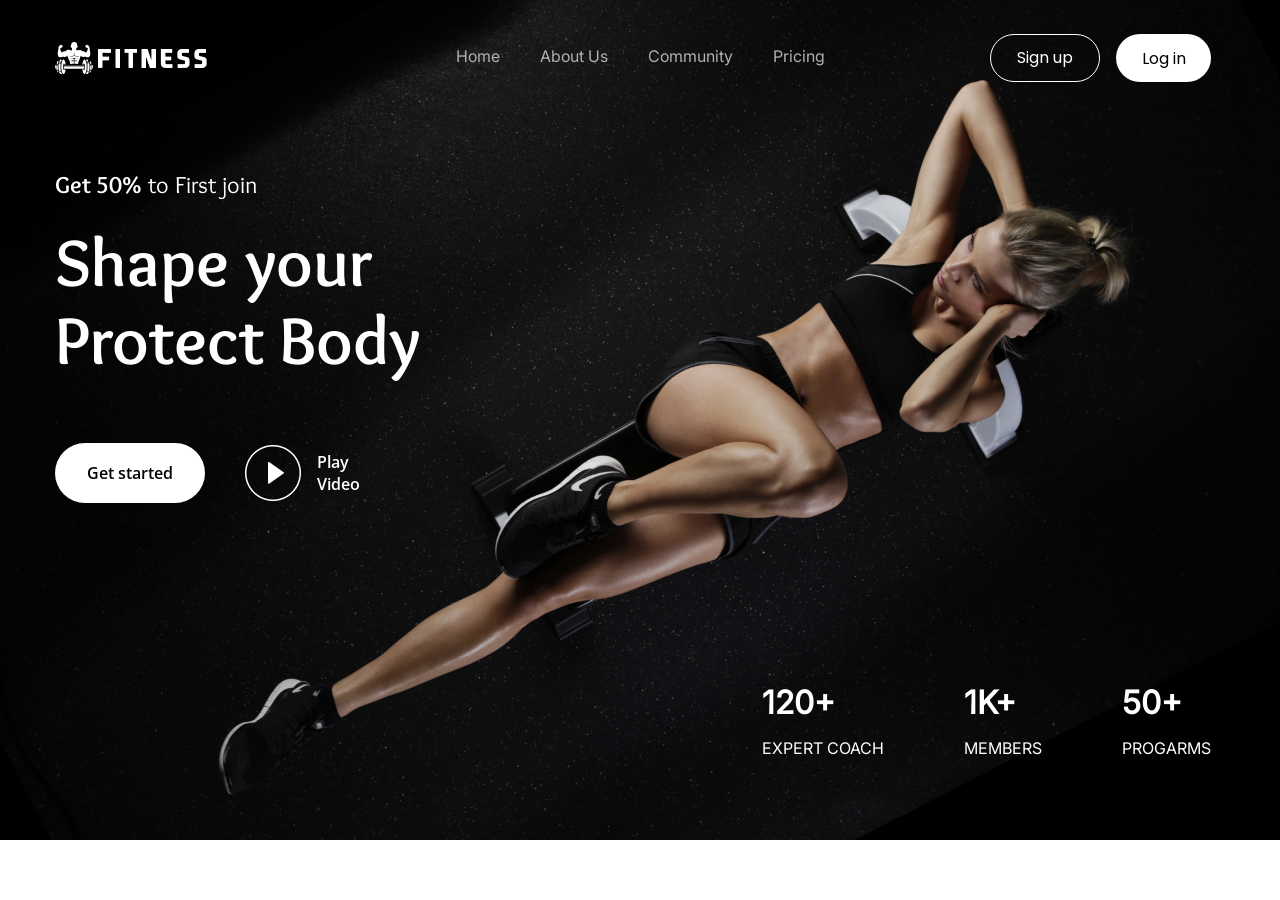
==== index.html @ 6be2b47a "23.38" ====
<!DOCTYPE html>
<html lang="ru">
<head>
    <meta charset="UTF-8">
    <meta name="viewport" content="width=device-width, initial-scale=1.0">
    <title>fitness-web</title>
    <link rel="stylesheet" href="css/style.css">
</head>
<body>
    <div class="container">
        <header>
            <nav class="nav">
                <div class="logo ">
                    <img src="img/logo.svg" alt="Logo">
                    <img style="width: 109px; height: 19px;" src="img/FITNESS.png" alt="FITNESS">
                </div>
                <div class="menu">
                    <a href="#" class="nav__menu__text text">Home</a>
                    <a href="#" class="nav__menu__text text">About us</a>
                    <a href="#" class="nav__menu__text text">Community</a>
                    <a href="#" class="nav__menu__text text">Pricing</a>
                </div>
                    <div class="action">
                    <button class="button button__unfilled">
                        <span class="button__overlay__sign-up"></span>
                        <span class="button__text__overlay__sign-up">Sign up</span>
                    </button>
                   <button class="button button__filled">
                        <span class="button__overlay"></span>
                        <span class="button__text__overlay">Log in</span>
                    </button>
                    </div>
            </nav>
            <p class="text" style="margin-top: 88px; font-size: 24px; font-family: overlock-reg;"><b style="font-family: overlock-bold;">Get 50%</b> to First join</p>
            <div class="shape">
                <h1 class="text" style="font-family: overlock-bold; font-size: 68px; line-height: 78px;">Shape your<br>Protect Body</h1>
            </div>
            <div class="preview">
                <button class="button button__get-started">
                    <span class="button__overlay"></span>
                    <span class="button__text__overlay">Get started</span>
                </button>
                <div class="play">
                    <img src="img/play.png" alt="play">
                    <p class="text" style="font-family: open_sans-semibold; margin-left: 8px;" >Play Video</p>
                </div>
            </div>
            <div class="members">
                <div class="members__div">
                    <div class="text members__top" ><b>120+</b></div>
                    <div class="text members__bottom">EXPERT COACH</div>
                </div>
                <div class="mem">
                    <div class="text members__top"><b>1K+</b></div>
                    <div class="text members__bottom">MEMBERS</div>
                </div>
                <div class="programs">
                    <div class="text members__top"><b>50+</b></div>
                    <div class="text members__bottom">PROGARMS</div>
                </div>
        </header>
    </div>
    
</body>
</html>
---- css/style.css ----
*{
    margin: 0;
    box-sizing: border-box;
}
@font-face {
    font-family: "open_sans-semibold";
    src: url(../fonts/Open_Sans/static/OpenSans-SemiBold.ttf);
}
@font-face {
    font-family: "poppins-reg";
    src: url(../fonts/Poppins/Poppins-Regular.ttf);
}
@font-face {
    font-family: "overlock-reg";
    src: url(../fonts/overlock/Overlock-Regular.ttf);
}
@font-face {
    font-family: "overlock-black";
    src: url(../fonts/overlock/Overlock-Black.ttf);
}
@font-face {
    font-family: overlock-bold;
    src: url(../fonts/overlock/Overlock-Bold.ttf);
}
@font-face {
    font-family: "inter-reg";
    src: url(../fonts/Inter/static/Inter_18pt-Regular.ttf);
}

.text{
    font-size: 16px;
    font-family: overlock-reg;
    color: white;
}
body{
    display: flex;
    justify-content: center;
}
.container{
    background-color: blueviolet;
    flex-direction: column;
}
header{
    background-position: center;
    background-image: url("../img/img_1.png");
    width: 1440px;
    height: 840px;
    background-repeat: no-repeat;
    background-size: cover;
    display: flex;
    flex-direction: column;
    padding: 0px 149px 0px 135px ;
}
.nav{
    width: 1156px;
    height: 48px;
    display: flex;
    flex-direction: row;
    align-items: center;
    margin-top: 34px;
    justify-content: space-between;
}
.logo{
    display: flex;
    width: 158px;
    height: 32px;
    gap: 5px;
    align-items: center;
}
.menu{
    display: flex;
    gap: 40px;
    width: 375px;
    height: 24px;
  
    margin: 12px 164px 12px 245px;
    
}
.nav__menu__text{
    font-family: inter-reg;
    font-size: 16px;
    position: relative;
    text-decoration: none;
    cursor: pointer;
    color: rgb(177, 177, 177);
    text-transform: capitalize;
}
.nav__menu__text:hover{
    color: white;
}
.nav__menu__text::before{
    content: '';
    background-color: #ee0653;
    position: absolute;
    height: 3px;
    width: 0%;
    transition: all 500ms;
    bottom: 0px;
    left: 0;
}
.nav__menu__text:hover::before{
    width: 100%;

}
.action{
    display: flex;
    gap: 16px;
    height: 48px;
}
.button{
    box-sizing: border-box;
    position: relative;
    display: flex;
    font-family: poppins-reg;
    font-size: 16px;
    border-radius: 40px;
    justify-content: center;
    align-items: center;
    background-color: white;
    color: black;
    border: none;
    cursor: pointer;
    padding: 0;
    margin: 0;
    
}
.button__text__overlay__sign-up{
    position: relative;
    transition: color ease;
}
.button__overlay__sign-up{
    background-color: white;
    position: absolute;
    width: 100%;
    height: 100%;
    border-radius: 40px;
    transform: scale(0);   
    transition: transform ease;
    margin-top:0.5px;
}
.button__overlay{

    inset: 0;
    background-color: #383838;
    position: absolute;
    width: 100%;
    height: 100%;
    border-radius: 40px;
    transform: scale(0);   
    transition: transform ease;

}
.button__text__overlay{
    position: relative;
    z-index: 10;
    transition: color ease;
}
.button:hover .button__overlay{
    transform: scale(1.02);
}
.button:hover .button__text__overlay{
    color: white;
}
.button:hover .button__overlay__sign-up{
    transform: scale(1.02);
}
.button:hover .button__text__overlay__sign-up{
    color: black;

}
.button__filled{
    width: 95px;
}
.button__unfilled{
    width: 110px;
    border: 1px solid #FFFFFF;
    background-color: transparent;
    color: white;
    padding-bottom: 0.5px;
}
.shape{
    width: 366px;
    height: 156px;
    margin-top: 24px;
}
.preview{
    width: 334px;
    height: 60px;
    display: flex;
    align-items: center;
    gap: 40px;
    margin-top: 64px;
}
.play{
    display: flex;
    align-items: center;
    flex-direction: row;
    text-decoration: none;
    width: 144px;
    height: 56px;
    font-family: open_sans-semibold;
    gap: 8px;
}
.button__get-started{
    width: 150px;
    height: 60px;
    font-family: open_sans-semibold;

}
.members{
    display: flex;
    margin-top: 180px;
    margin-bottom: 83px;
    gap: 80px;
    justify-content: end;

}
.members__top{
    font-family: inter-reg;
    font-size: 32px;
    margin-bottom: 16px;

}
.members__bottom{
    font-family: inter-reg;
}
.members__div{
    height: 70px;
    
}
.rainbow{
    background: linear-gradient(to right, violet, indigo, blue, green, yellow, orange, red);
    background-size: 400% 400%;
    background-clip: text;
    color: transparent;
    animation: rainbowMove 35s linear infinite;
}
@keyframes rainbowMove {
        0% {
        background-position: 0 0;
          }
         100% {
        background-position: 400% 400%; /* Движение градиента */
            }
        }
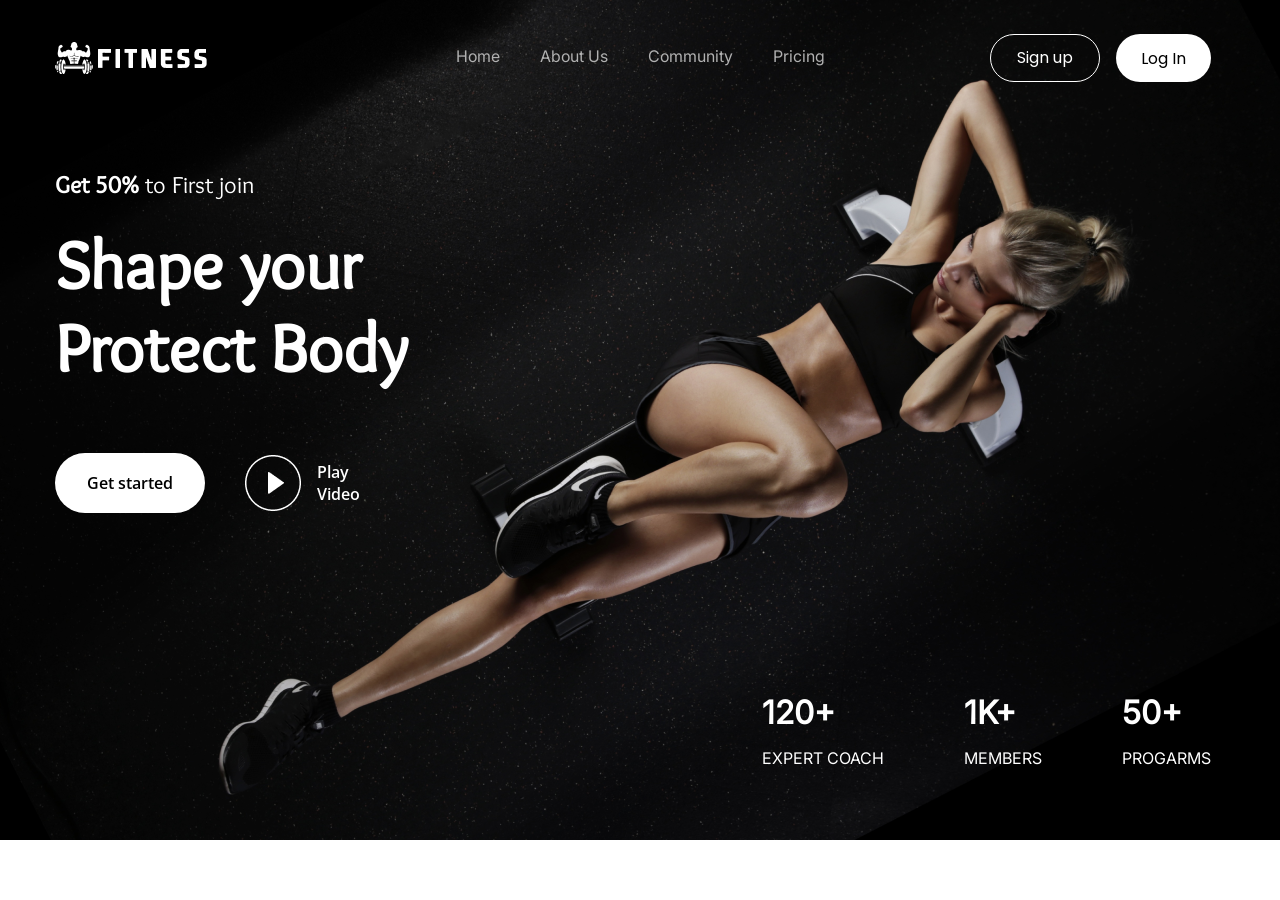
==== commit cfc4ff7f: "22.45" ====
--- a/index.html
+++ b/index.html
@@ -25,15 +25,15 @@
                         <span class="button__overlay__sign-up"></span>
                         <span class="button__text__overlay__sign-up">Sign up</span>
                     </button>
-                   <button class="button button__filled">
+                    <button class="button button__filled">
                         <span class="button__overlay"></span>
-                        <span class="button__text__overlay">Log in</span>
+                        <span class="button__text__overlay">Log In</span>
                     </button>
                     </div>
             </nav>
-            <p class="text" style="margin-top: 88px; font-size: 24px; font-family: overlock-reg;"><b style="font-family: overlock-bold;">Get 50%</b> to First join</p>
-            <div class="shape">
-                <h1 class="text" style="font-family: overlock-bold; font-size: 68px; line-height: 78px;">Shape your<br>Protect Body</h1>
+            <p class="text" style="margin-top: 88px; font-size: 24px;"><b>Get 50%</b> to First join</p>
+            <div>
+                <h1 class="text" style="margin-top: 24px; font-size: 68px;"><b>Shape your<br>Protect Body</b></h1>
             </div>
             <div class="preview">
                 <button class="button button__get-started">
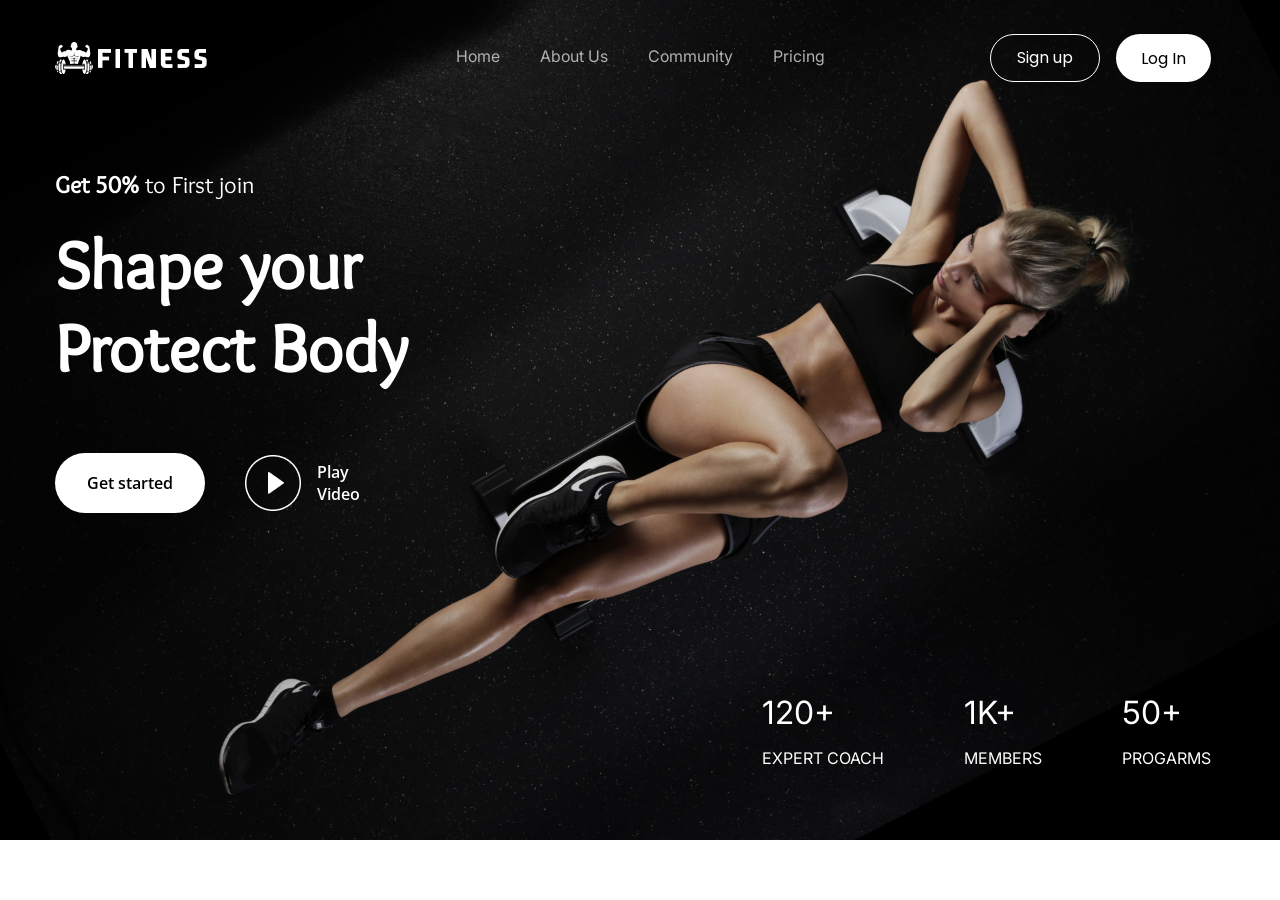
==== commit 9563f456: "minor feat" ====
--- a/index.html
+++ b/index.html
@@ -47,16 +47,17 @@
             </div>
             <div class="members">
                 <div class="members__div">
-                    <div class="text members__top" ><b>120+</b></div>
+                    <div class="text members__top" >120+</div>
                     <div class="text members__bottom">EXPERT COACH</div>
                 </div>
                 <div class="mem">
-                    <div class="text members__top"><b>1K+</b></div>
+                    <div class="text members__top">1K+</div>
                     <div class="text members__bottom">MEMBERS</div>
                 </div>
                 <div class="programs">
-                    <div class="text members__top"><b>50+</b></div>
+                    <div class="text members__top">50+</div>
                     <div class="text members__bottom">PROGARMS</div>
+                    
                 </div>
         </header>
     </div>
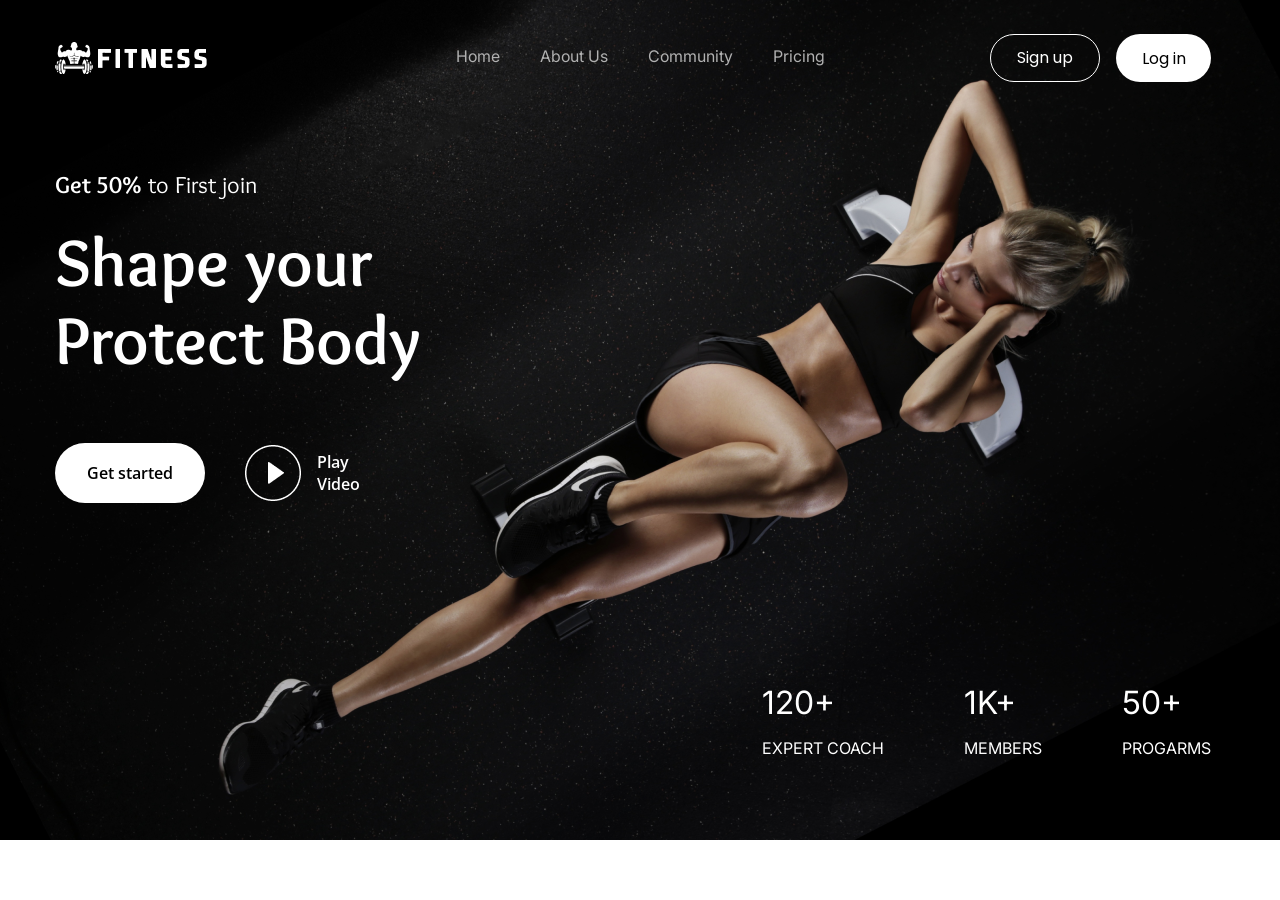
==== commit c3044a91: "22.57" ====
--- a/index.html
+++ b/index.html
@@ -25,15 +25,15 @@
                         <span class="button__overlay__sign-up"></span>
                         <span class="button__text__overlay__sign-up">Sign up</span>
                     </button>
-                    <button class="button button__filled">
+                   <button class="button button__filled">
                         <span class="button__overlay"></span>
-                        <span class="button__text__overlay">Log In</span>
+                        <span class="button__text__overlay">Log in</span>
                     </button>
                     </div>
             </nav>
-            <p class="text" style="margin-top: 88px; font-size: 24px;"><b>Get 50%</b> to First join</p>
-            <div>
-                <h1 class="text" style="margin-top: 24px; font-size: 68px;"><b>Shape your<br>Protect Body</b></h1>
+            <p class="text" style="margin-top: 88px; font-size: 24px; font-family: overlock-reg;"><b style="font-family: overlock-bold;">Get 50%</b> to First join</p>
+            <div class="shape">
+                <h1 class="text" style="font-family: overlock-bold; font-size: 68px; line-height: 78px;">Shape your<br>Protect Body</h1>
             </div>
             <div class="preview">
                 <button class="button button__get-started">
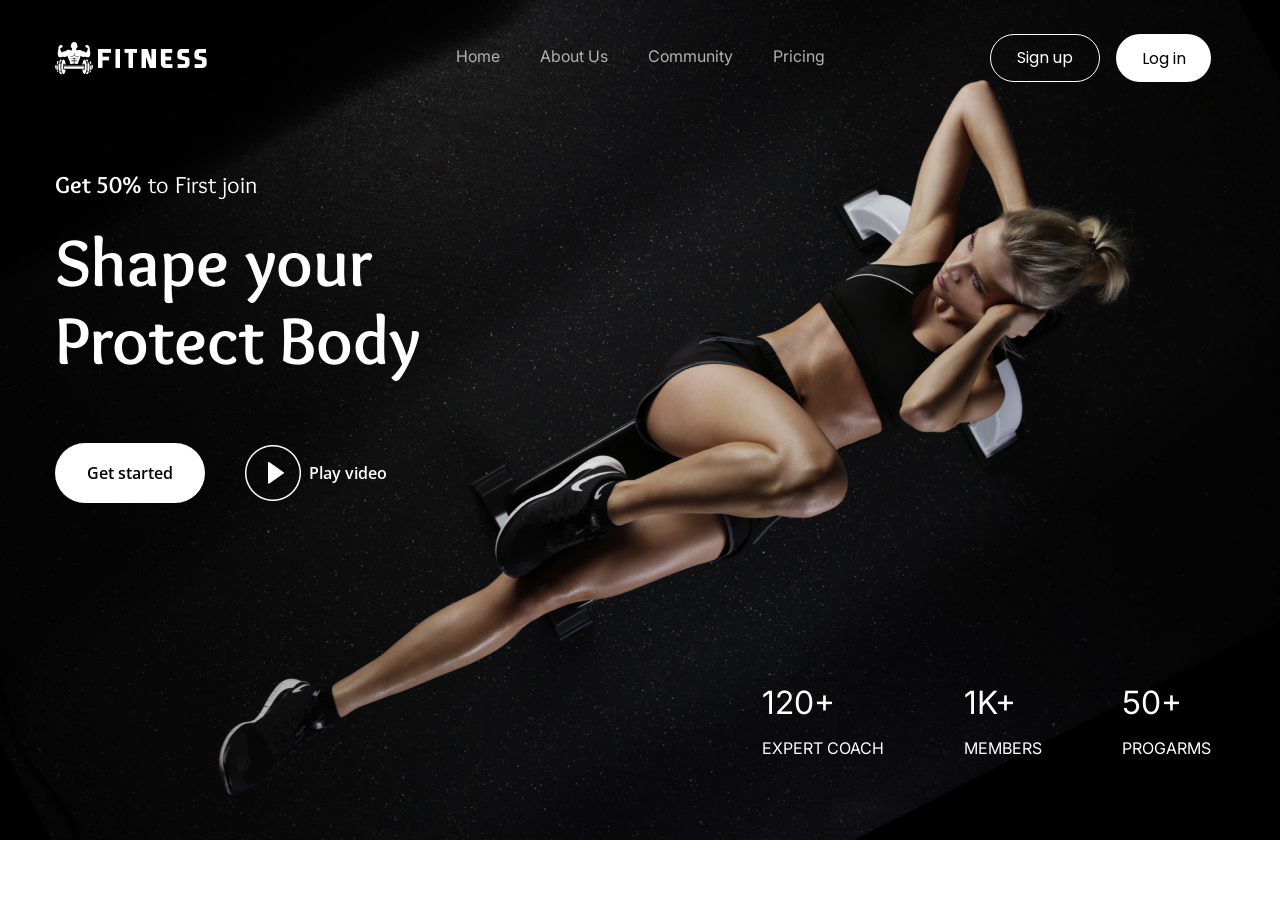
==== commit 7fafa930: "restart" ====
--- a/index.html
+++ b/index.html
@@ -40,9 +40,9 @@
                     <span class="button__overlay"></span>
                     <span class="button__text__overlay">Get started</span>
                 </button>
-                <div class="play">
-                    <img src="img/play.png" alt="play">
-                    <p class="text" style="font-family: open_sans-semibold; margin-left: 8px;" >Play Video</p>
+                    <div class="">
+                    <a href="video.html" class="text play">
+                    <img src="img/play.png" alt="play">Play video</a>
                 </div>
             </div>
             <div class="members">
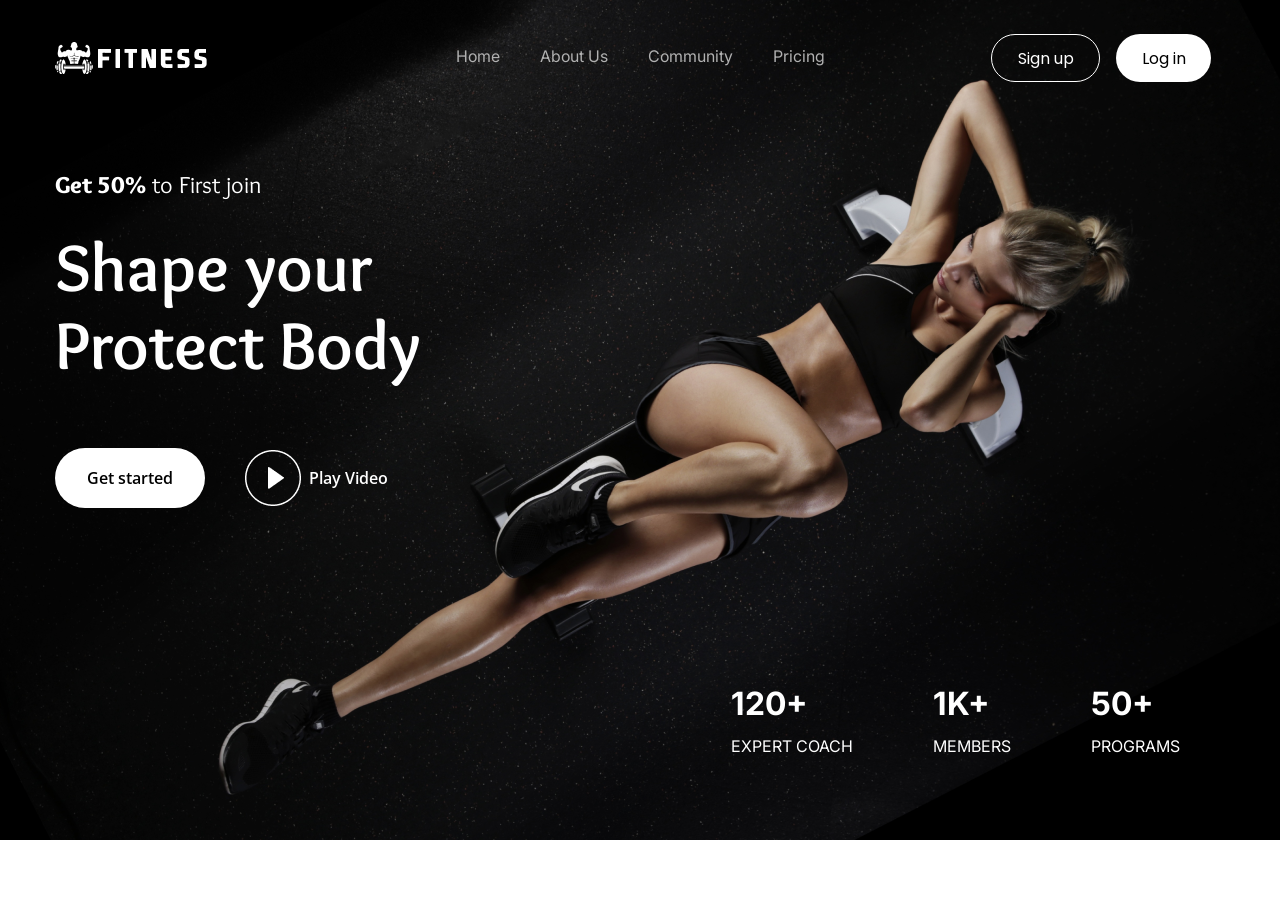
==== commit d628a089: "fixText" ====
--- a/index.html
+++ b/index.html
@@ -31,7 +31,9 @@
                     </button>
                     </div>
             </nav>
-            <p class="text" style="margin-top: 88px; font-size: 24px; font-family: overlock-reg;"><b style="font-family: overlock-bold;">Get 50%</b> to First join</p>
+            <div style="height: 34px; margin-top: 88px; ">
+            <p class="text" style="height: 34px; font-size: 24px;"><span style="font-family: overlock-black;">Get 50%</span><span style="font-family: overlock-reg;"> to First join</span></p>
+            </div>
             <div class="shape">
                 <h1 class="text" style="font-family: overlock-bold; font-size: 68px; line-height: 78px;">Shape your<br>Protect Body</h1>
             </div>
@@ -42,25 +44,24 @@
                 </button>
                     <div class="">
                     <a href="video.html" class="text play">
-                    <img src="img/play.png" alt="play">Play video</a>
+                    <img src="img/play.png" alt="play">Play Video</a>
                 </div>
             </div>
             <div class="members">
-                <div class="members__div">
-                    <div class="text members__top" >120+</div>
-                    <div class="text members__bottom">EXPERT COACH</div>
+                <div>
+                    <div class="text members__top"><span>120+</span></div>
+                    <div class="text members__bottom">expert coach</div>
                 </div>
-                <div class="mem">
-                    <div class="text members__top">1K+</div>
-                    <div class="text members__bottom">MEMBERS</div>
+                <div>
+                    <div class="text members__top"> <span>1K+</span></div>
+                    <div class="text members__bottom">members</div>
                 </div>
-                <div class="programs">
-                    <div class="text members__top">50+</div>
-                    <div class="text members__bottom">PROGARMS</div>
+                <div>
+                    <div class="text members__top"> <span>50+</span></div>
+                    <div class="text members__bottom">programs</div>
                     
                 </div>
         </header>
     </div>
-    
 </body>
 </html>
--- a/css/style.css
+++ b/css/style.css
@@ -19,13 +19,19 @@
     src: url(../fonts/overlock/Overlock-Black.ttf);
 }
 @font-face {
-    font-family: overlock-bold;
+    font-family: "overlock-bold";
     src: url(../fonts/overlock/Overlock-Bold.ttf);
 }
 @font-face {
     font-family: "inter-reg";
     src: url(../fonts/Inter/static/Inter_18pt-Regular.ttf);
-}
+    font-weight: 400;
+}
+@font-face {
+    font-family: 'inter-bold';
+    src: url(../fonts/Inter/static/Inter_18pt-Bold.ttf);
+}
+
 
 .text{
     font-size: 16px;
@@ -58,7 +64,7 @@
     flex-direction: row;
     align-items: center;
     margin-top: 34px;
-    justify-content: space-between;
+    /* justify-content: space-between; */
 }
 .logo{
     display: flex;
@@ -72,7 +78,6 @@
     gap: 40px;
     width: 375px;
     height: 24px;
-  
     margin: 12px 164px 12px 245px;
     
 }
@@ -156,13 +161,13 @@
     transition: color ease;
 }
 .button:hover .button__overlay{
-    transform: scale(1.02);
+    transform: scale(1);
 }
 .button:hover .button__text__overlay{
     color: white;
 }
 .button:hover .button__overlay__sign-up{
-    transform: scale(1.02);
+    transform: scale(1);
 }
 .button:hover .button__text__overlay__sign-up{
     color: black;
@@ -172,11 +177,12 @@
     width: 95px;
 }
 .button__unfilled{
-    width: 110px;
+    width: 94px;
+    width: 109px;
     border: 1px solid #FFFFFF;
     background-color: transparent;
     color: white;
-    padding-bottom: 0.5px;
+
 }
 .shape{
     width: 366px;
@@ -208,25 +214,28 @@
 
 }
 .members{
-    display: flex;
-    margin-top: 180px;
-    margin-bottom: 83px;
+    width: 451px;
+    height: 75px;
+    display: flex;
+    margin: 180px 174px 83px 676px;
     gap: 80px;
-    justify-content: end;
-
+    font-family: inter-reg;
 }
 .members__top{
-    font-family: inter-reg;
+    display: flex;
+    text-align: start;
+    align-items: center;
+    font-family: inter-bold;
+    font-weight: 700;
     font-size: 32px;
     margin-bottom: 16px;
-
+    line-height: 1;
 }
 .members__bottom{
     font-family: inter-reg;
-}
-.members__div{
-    height: 70px;
-    
+    font-weight: 400;
+    height: 24px;
+    text-transform: uppercase;
 }
 .rainbow{
     background: linear-gradient(to right, violet, indigo, blue, green, yellow, orange, red);
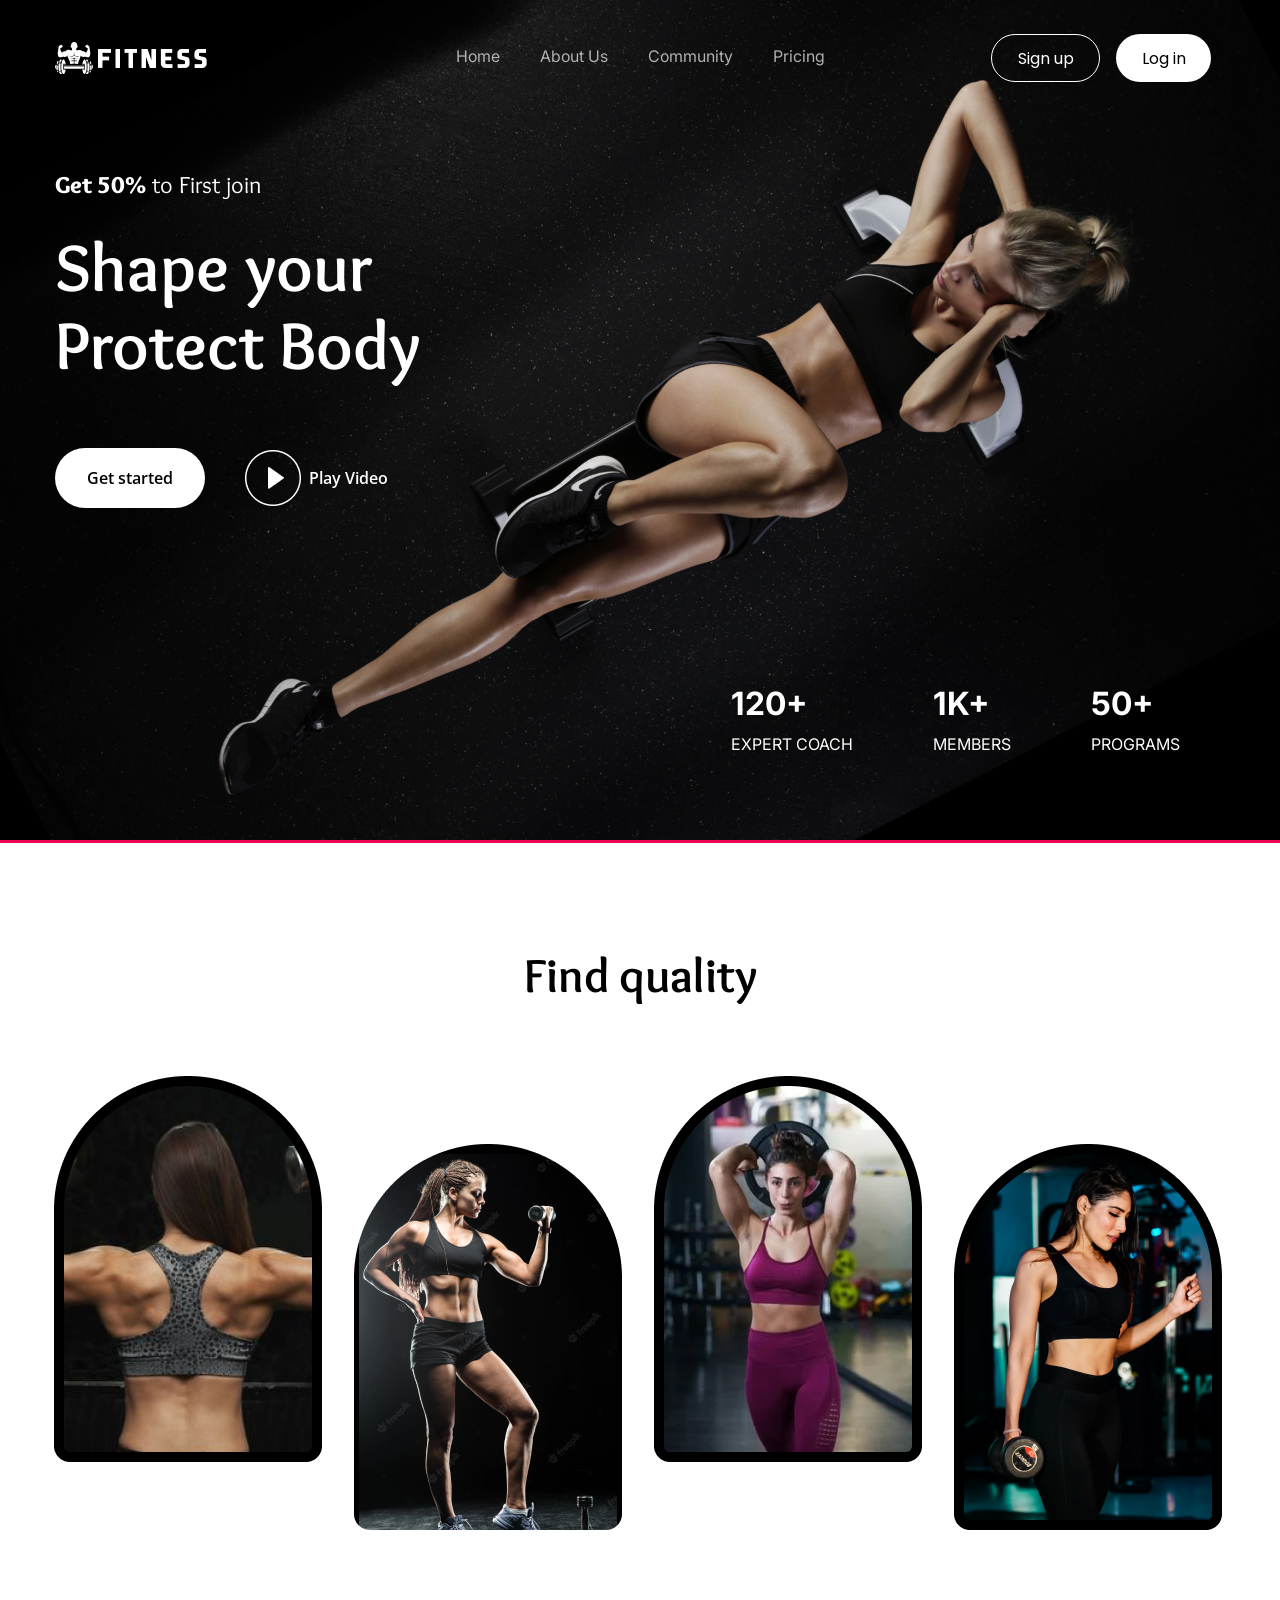
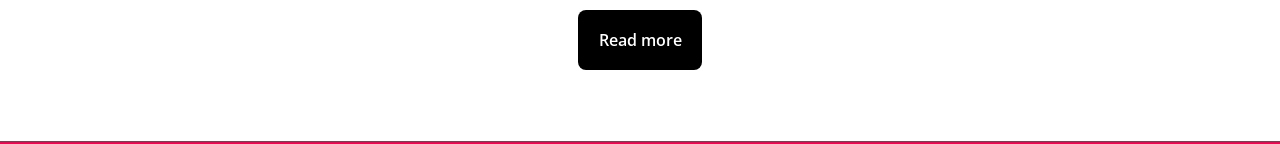
==== commit a4c35b5a: "second block" ====
--- a/index.html
+++ b/index.html
@@ -15,10 +15,10 @@
                     <img style="width: 109px; height: 19px;" src="img/FITNESS.png" alt="FITNESS">
                 </div>
                 <div class="menu">
-                    <a href="#" class="nav__menu__text text">Home</a>
-                    <a href="#" class="nav__menu__text text">About us</a>
-                    <a href="#" class="nav__menu__text text">Community</a>
-                    <a href="#" class="nav__menu__text text">Pricing</a>
+                    <a href="#" class="nav__menu__text">Home</a>
+                    <a href="#" class="nav__menu__text">About us</a>
+                    <a href="#" class="nav__menu__text">Community</a>
+                    <a href="#" class="nav__menu__text">Pricing</a>
                 </div>
                     <div class="action">
                     <button class="button button__unfilled">
@@ -35,7 +35,7 @@
             <p class="text" style="height: 34px; font-size: 24px;"><span style="font-family: overlock-black;">Get 50%</span><span style="font-family: overlock-reg;"> to First join</span></p>
             </div>
             <div class="shape">
-                <h1 class="text" style="font-family: overlock-bold; font-size: 68px; line-height: 78px;">Shape your<br>Protect Body</h1>
+                <h1 class = "shape__font">Shape your<br>Protect Body</h1>
             </div>
             <div class="preview">
                 <button class="button button__get-started">
@@ -49,19 +49,31 @@
             </div>
             <div class="members">
                 <div>
-                    <div class="text members__top"><span>120+</span></div>
-                    <div class="text members__bottom">expert coach</div>
+                    <div class="members__top">120+</div>
+                    <div class="members__bottom">expert coach</div>
                 </div>
                 <div>
-                    <div class="text members__top"> <span>1K+</span></div>
-                    <div class="text members__bottom">members</div>
+                    <div class="members__top"> 1K+</div>
+                    <div class="members__bottom">members</div>
                 </div>
                 <div>
-                    <div class="text members__top"> <span>50+</span></div>
-                    <div class="text members__bottom">programs</div>
+                    <div class="members__top"> 50+</div>
+                    <div class="members__bottom">programs</div>
                     
+            </div>
+        </header>
+        <main>
+            <div class="quality">
+                <p class="find-quality">Find quality</p>
+                <div class="quality__gallery">
+                    <img src="img/quality 1.png" alt="quality photo 1" class="quality_gallery__top">
+                    <img src="img/quality 2.png" alt="quality photo 2" class="quality_gallery__bottom">
+                    <img src="img/quality 3.png" alt="quality photo 3" class="quality_gallery__top">
+                    <img src="img/quality 4.png" alt="quality photo 4" class="quality_gallery__bottom">
                 </div>
-        </header>
+                <a href="#" class="read-more">Read more</a>
+            </div>
+        </main>
     </div>
 </body>
 </html>
--- a/css/style.css
+++ b/css/style.css
@@ -1,256 +1,317 @@
-*{
-    margin: 0;
-    box-sizing: border-box;
-}
-@font-face {
-    font-family: "open_sans-semibold";
-    src: url(../fonts/Open_Sans/static/OpenSans-SemiBold.ttf);
-}
-@font-face {
-    font-family: "poppins-reg";
-    src: url(../fonts/Poppins/Poppins-Regular.ttf);
-}
-@font-face {
-    font-family: "overlock-reg";
-    src: url(../fonts/overlock/Overlock-Regular.ttf);
-}
-@font-face {
-    font-family: "overlock-black";
-    src: url(../fonts/overlock/Overlock-Black.ttf);
-}
-@font-face {
-    font-family: "overlock-bold";
-    src: url(../fonts/overlock/Overlock-Bold.ttf);
-}
-@font-face {
-    font-family: "inter-reg";
-    src: url(../fonts/Inter/static/Inter_18pt-Regular.ttf);
-    font-weight: 400;
-}
-@font-face {
-    font-family: 'inter-bold';
-    src: url(../fonts/Inter/static/Inter_18pt-Bold.ttf);
-}
-
-
-.text{
-    font-size: 16px;
-    font-family: overlock-reg;
-    color: white;
-}
-body{
-    display: flex;
-    justify-content: center;
-}
-.container{
-    background-color: blueviolet;
-    flex-direction: column;
-}
-header{
-    background-position: center;
-    background-image: url("../img/img_1.png");
-    width: 1440px;
-    height: 840px;
-    background-repeat: no-repeat;
-    background-size: cover;
-    display: flex;
-    flex-direction: column;
-    padding: 0px 149px 0px 135px ;
-}
-.nav{
-    width: 1156px;
-    height: 48px;
-    display: flex;
-    flex-direction: row;
-    align-items: center;
-    margin-top: 34px;
-    /* justify-content: space-between; */
-}
-.logo{
-    display: flex;
-    width: 158px;
-    height: 32px;
-    gap: 5px;
-    align-items: center;
-}
-.menu{
-    display: flex;
-    gap: 40px;
-    width: 375px;
-    height: 24px;
-    margin: 12px 164px 12px 245px;
-    
-}
-.nav__menu__text{
-    font-family: inter-reg;
-    font-size: 16px;
-    position: relative;
-    text-decoration: none;
-    cursor: pointer;
-    color: rgb(177, 177, 177);
-    text-transform: capitalize;
-}
-.nav__menu__text:hover{
-    color: white;
-}
-.nav__menu__text::before{
-    content: '';
-    background-color: #ee0653;
-    position: absolute;
-    height: 3px;
-    width: 0%;
-    transition: all 500ms;
-    bottom: 0px;
-    left: 0;
-}
-.nav__menu__text:hover::before{
-    width: 100%;
-
-}
-.action{
-    display: flex;
-    gap: 16px;
-    height: 48px;
-}
-.button{
-    box-sizing: border-box;
-    position: relative;
-    display: flex;
-    font-family: poppins-reg;
-    font-size: 16px;
-    border-radius: 40px;
-    justify-content: center;
-    align-items: center;
-    background-color: white;
-    color: black;
-    border: none;
-    cursor: pointer;
-    padding: 0;
-    margin: 0;
-    
-}
-.button__text__overlay__sign-up{
-    position: relative;
-    transition: color ease;
-}
-.button__overlay__sign-up{
-    background-color: white;
-    position: absolute;
-    width: 100%;
-    height: 100%;
-    border-radius: 40px;
-    transform: scale(0);   
-    transition: transform ease;
-    margin-top:0.5px;
-}
-.button__overlay{
-
-    inset: 0;
-    background-color: #383838;
-    position: absolute;
-    width: 100%;
-    height: 100%;
-    border-radius: 40px;
-    transform: scale(0);   
-    transition: transform ease;
-
-}
-.button__text__overlay{
-    position: relative;
-    z-index: 10;
-    transition: color ease;
-}
-.button:hover .button__overlay{
-    transform: scale(1);
-}
-.button:hover .button__text__overlay{
-    color: white;
-}
-.button:hover .button__overlay__sign-up{
-    transform: scale(1);
-}
-.button:hover .button__text__overlay__sign-up{
-    color: black;
-
-}
-.button__filled{
-    width: 95px;
-}
-.button__unfilled{
-    width: 94px;
-    width: 109px;
-    border: 1px solid #FFFFFF;
-    background-color: transparent;
-    color: white;
-
-}
-.shape{
-    width: 366px;
-    height: 156px;
-    margin-top: 24px;
-}
-.preview{
-    width: 334px;
-    height: 60px;
-    display: flex;
-    align-items: center;
-    gap: 40px;
-    margin-top: 64px;
-}
-.play{
-    display: flex;
-    align-items: center;
-    flex-direction: row;
-    text-decoration: none;
-    width: 144px;
-    height: 56px;
-    font-family: open_sans-semibold;
-    gap: 8px;
-}
-.button__get-started{
-    width: 150px;
-    height: 60px;
-    font-family: open_sans-semibold;
-
-}
-.members{
-    width: 451px;
-    height: 75px;
-    display: flex;
-    margin: 180px 174px 83px 676px;
-    gap: 80px;
-    font-family: inter-reg;
-}
-.members__top{
-    display: flex;
-    text-align: start;
-    align-items: center;
-    font-family: inter-bold;
-    font-weight: 700;
-    font-size: 32px;
-    margin-bottom: 16px;
-    line-height: 1;
-}
-.members__bottom{
-    font-family: inter-reg;
-    font-weight: 400;
-    height: 24px;
-    text-transform: uppercase;
-}
-.rainbow{
-    background: linear-gradient(to right, violet, indigo, blue, green, yellow, orange, red);
-    background-size: 400% 400%;
-    background-clip: text;
-    color: transparent;
-    animation: rainbowMove 35s linear infinite;
-}
-@keyframes rainbowMove {
-        0% {
-        background-position: 0 0;
-          }
-         100% {
-        background-position: 400% 400%; /* Движение градиента */
-            }
-        }
-
-
+* {
+  margin: 0;
+  box-sizing: border-box;
+}
+
+@font-face {
+  font-family: "open_sans-semibold";
+  src: url(../fonts/Open_Sans/static/OpenSans-SemiBold.ttf);
+}
+@font-face {
+  font-family: "poppins-reg";
+  src: url(../fonts/Poppins/Poppins-Regular.ttf);
+}
+@font-face {
+  font-family: "overlock-reg";
+  src: url(../fonts/overlock/Overlock-Regular.ttf);
+}
+@font-face {
+  font-family: "overlock-black";
+  src: url(../fonts/overlock/Overlock-Black.ttf);
+}
+@font-face {
+  font-family: "overlock-bold";
+  src: url(../fonts/overlock/Overlock-Bold.ttf);
+}
+@font-face {
+  font-family: "inter-reg";
+  src: url(../fonts/Inter/static/Inter_18pt-Regular.ttf);
+  font-weight: 400;
+}
+@font-face {
+  font-family: "inter-bold";
+  src: url(../fonts/Inter/static/Inter_18pt-Bold.ttf);
+}
+.text {
+  font-size: 16px;
+  color: #FFFFFF;
+  font-family: overlock-reg;
+}
+
+body {
+  display: flex;
+  justify-content: center;
+}
+
+.container {
+  flex-direction: column;
+}
+
+header {
+  background-position: center;
+  background-image: url("../img/img_1.png");
+  width: 1440px;
+  height: 840px;
+  background-repeat: no-repeat;
+  background-size: cover;
+  display: flex;
+  flex-direction: column;
+  padding: 0px 149px 0px 135px;
+}
+
+.nav {
+  width: 1156px;
+  height: 48px;
+  display: flex;
+  flex-direction: row;
+  align-items: center;
+  margin-top: 34px;
+}
+
+.logo {
+  display: flex;
+  width: 158px;
+  height: 34px;
+  gap: 5px;
+  align-items: center;
+}
+
+.menu {
+  display: flex;
+  gap: 40px;
+  width: 375px;
+  height: 24px;
+  margin: 12px 164px 12px 245px;
+}
+
+.nav__menu__text {
+  font-size: 16px;
+  color: #FFFFFF;
+  font-family: inter-reg;
+  position: relative;
+  text-decoration: none;
+  cursor: pointer;
+  color: rgb(177, 177, 177);
+  text-transform: capitalize;
+}
+
+.nav__menu__text:hover {
+  color: white;
+}
+
+.nav__menu__text::before {
+  content: "";
+  background-color: #ee0653;
+  position: absolute;
+  height: 3px;
+  width: 0%;
+  transition: all 500ms;
+  bottom: 0px;
+  left: 0;
+}
+
+.nav__menu__text:hover::before {
+  width: 100%;
+}
+
+.action {
+  display: flex;
+  gap: 16px;
+  height: 48px;
+}
+
+.button {
+  box-sizing: border-box;
+  position: relative;
+  display: flex;
+  font-family: poppins-reg;
+  font-size: 16px;
+  border-radius: 40px;
+  justify-content: center;
+  align-items: center;
+  background-color: white;
+  color: black;
+  border: none;
+  cursor: pointer;
+  padding: 0;
+  margin: 0;
+}
+
+.button__text__overlay__sign-up {
+  position: relative;
+  transition: color ease;
+}
+
+.button__overlay__sign-up {
+  background-color: white;
+  position: absolute;
+  width: 100%;
+  height: 100%;
+  border-radius: 40px;
+  transform: scale(0);
+  transition: transform ease;
+  margin-top: 0.5px;
+}
+
+.button__overlay {
+  inset: 0;
+  background-color: #383838;
+  position: absolute;
+  width: 100%;
+  height: 100%;
+  border-radius: 40px;
+  transform: scale(0);
+  transition: transform ease;
+}
+
+.button__text__overlay {
+  position: relative;
+  z-index: 10;
+  transition: color ease;
+}
+
+.button:hover .button__overlay {
+  transform: scale(1.02);
+}
+
+.button:hover .button__text__overlay {
+  color: white;
+}
+
+.button:hover .button__overlay__sign-up {
+  transform: scale(1.02);
+}
+
+.button:hover .button__text__overlay__sign-up {
+  color: black;
+}
+
+.button__filled {
+  width: 95px;
+}
+
+.button__unfilled {
+  width: 94px;
+  width: 109px;
+  border: 1px solid #FFFFFF;
+  background-color: transparent;
+  color: white;
+}
+
+.shape {
+  width: 366px;
+  height: 156px;
+  margin-top: 24px;
+}
+
+.shape__font {
+  font-size: 68px;
+  color: #FFFFFF;
+  font-family: overlock-bold;
+  line-height: 78px;
+}
+
+.preview {
+  width: 334px;
+  height: 60px;
+  display: flex;
+  align-items: center;
+  gap: 40px;
+  margin-top: 64px;
+}
+
+.play {
+  display: flex;
+  align-items: center;
+  flex-direction: row;
+  text-decoration: none;
+  width: 144px;
+  height: 56px;
+  font-family: open_sans-semibold;
+  gap: 8px;
+}
+
+.button__get-started {
+  width: 150px;
+  height: 60px;
+  font-family: open_sans-semibold;
+}
+
+.members {
+  width: 451px;
+  height: 70px;
+  margin: 180px 174px 83px 676px;
+  gap: 80px;
+  display: flex;
+}
+
+.members__top {
+  font-size: 32px;
+  color: #FFFFFF;
+  font-family: inter-bold;
+  display: flex;
+  align-items: center;
+  margin-bottom: 16px;
+  height: 30px;
+}
+
+.members__bottom {
+  font-size: 16px;
+  color: #FFFFFF;
+  font-family: inter-reg;
+  height: 24px;
+  text-transform: uppercase;
+}
+
+.quality {
+  width: 1440px;
+  height: 904px;
+  background: #ffffff;
+  display: flex;
+  flex-direction: column;
+  align-items: center;
+  padding-top: 103px;
+  border: #ee0653 3px solid;
+}
+
+.quality__gallery {
+  display: flex;
+  width: 1172px;
+  height: 454px;
+  gap: 32px;
+  margin: 72px 136px 80px 136px;
+}
+
+.quality_gallery__top {
+  width: 268px;
+  height: 386px;
+}
+
+.quality_gallery__bottom {
+  width: 268px;
+  height: 386px;
+  margin-top: 68px;
+}
+
+.read-more {
+  font-size: 16px;
+  color: #FFFFFF;
+  font-family: open_sans-semibold;
+  display: flex;
+  align-items: center;
+  justify-content: center;
+  background: black;
+  width: 124px;
+  height: 60px;
+  text-decoration: none;
+  border-radius: 8px;
+}
+
+.find-quality {
+  font-size: 48px;
+  color: #FFFFFF;
+  font-family: overlock-bold;
+  color: #000000;
+  width: 233px;
+  height: 58px;
+}/*# sourceMappingURL=style.css.map */
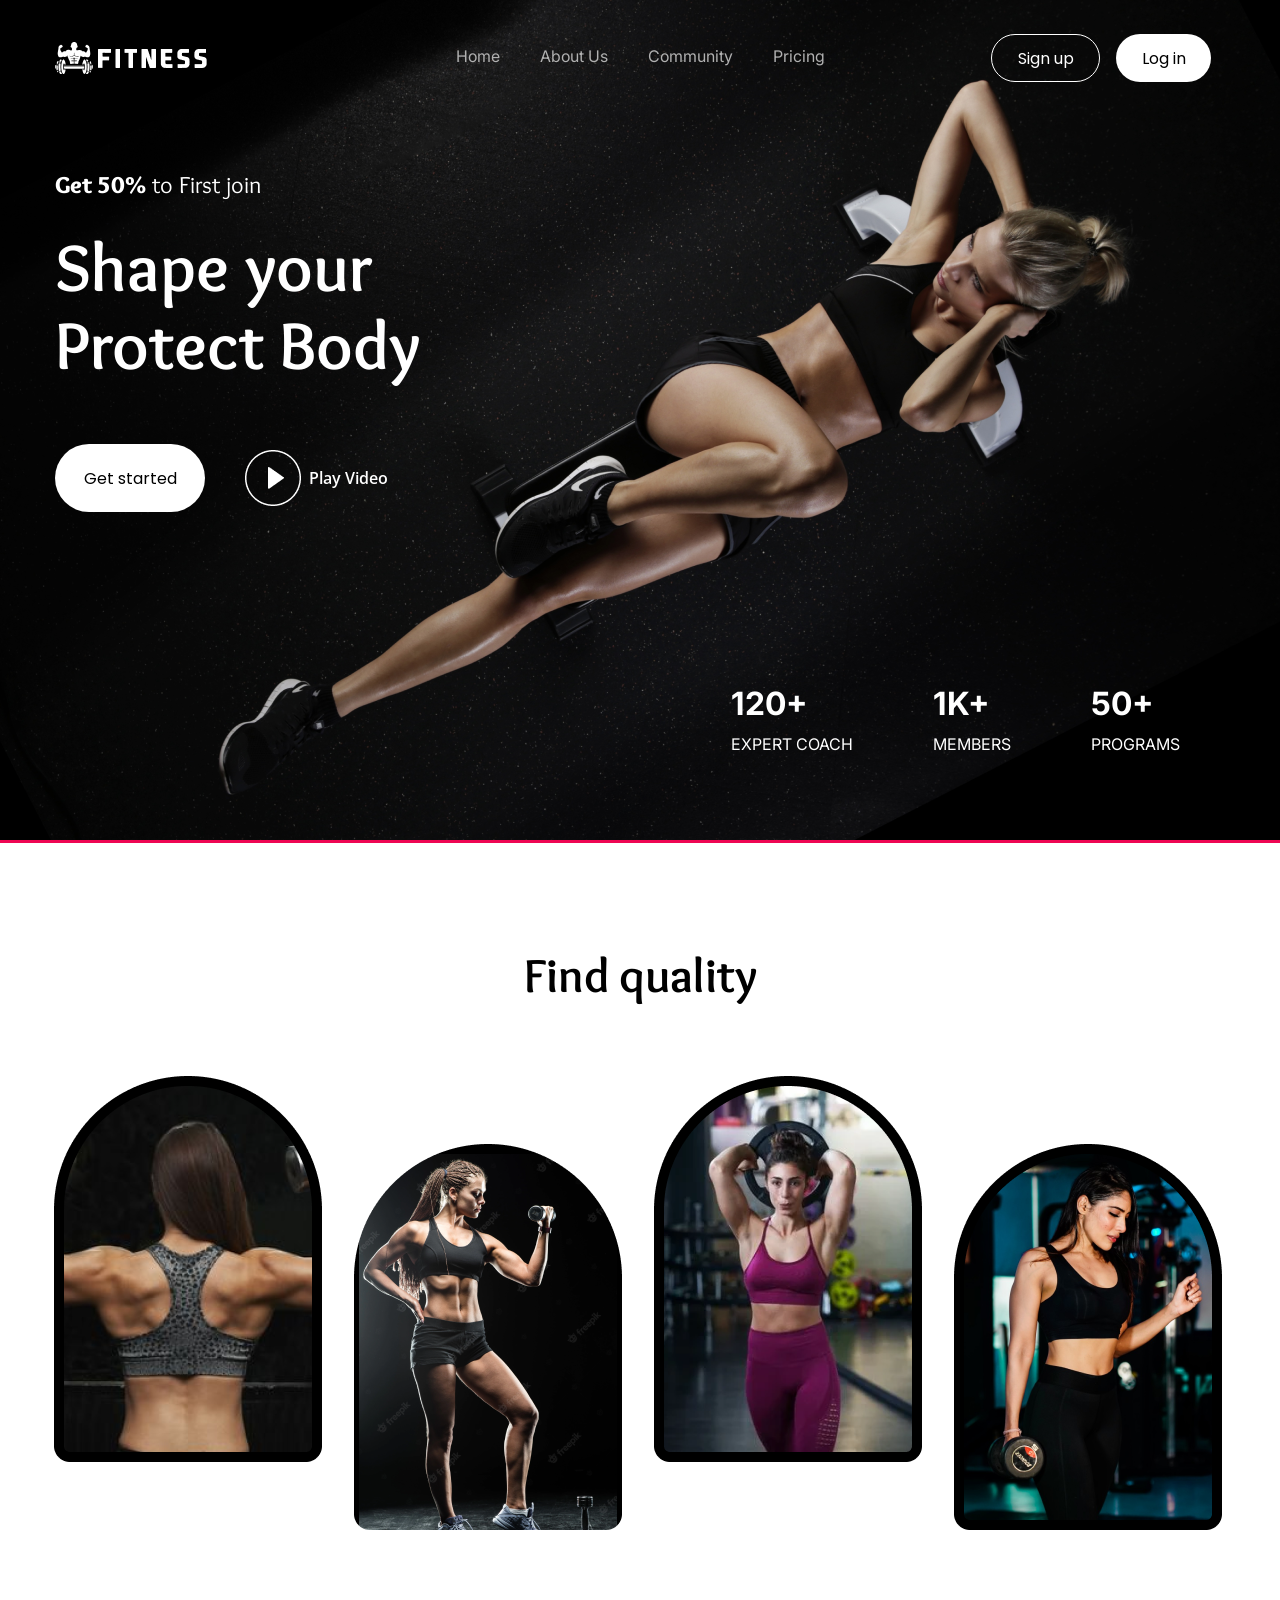
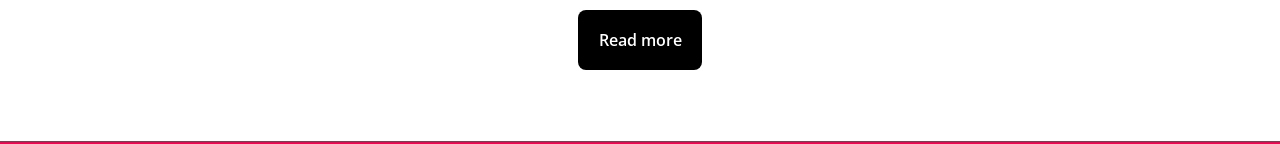
==== commit 8a768aba: "replace mixin" ====
--- a/index.html
+++ b/index.html
@@ -21,14 +21,19 @@
                     <a href="#" class="nav__menu__text">Pricing</a>
                 </div>
                     <div class="action">
-                    <button class="button button__unfilled">
-                        <span class="button__overlay__sign-up"></span>
-                        <span class="button__text__overlay__sign-up">Sign up</span>
-                    </button>
-                   <button class="button button__filled">
-                        <span class="button__overlay"></span>
-                        <span class="button__text__overlay">Log in</span>
-                    </button>
+
+                        <div class="button__unfilled">
+                            <a href="#" class="href-white">
+                            <span class="button__overlay__sign-up"></span>
+                            <span class="button__text__overlay__sign-up">Sign up</span></a>
+                        </div>
+
+                        <div class="button__filled">
+                            <a href="#" class="href">
+                            <span class="button__overlay"></span>
+                            <span class="button__text__overlay">Log in</span></a>
+                        </div>
+
                     </div>
             </nav>
             <div style="height: 34px; margin-top: 88px; ">
@@ -38,14 +43,17 @@
                 <h1 class = "shape__font">Shape your<br>Protect Body</h1>
             </div>
             <div class="preview">
-                <button class="button button__get-started">
-                    <span class="button__overlay"></span>
-                    <span class="button__text__overlay">Get started</span>
-                </button>
-                    <div class="">
-                    <a href="video.html" class="text play">
-                    <img src="img/play.png" alt="play">Play Video</a>
+                <div class="button__get-started">
+                    <a href="#" class="href">
+                        <span class="button__overlay"></span>
+                        <span class="button__text__overlay">Get started</span>
+                    </a>
                 </div>
+                    <div>
+                        <a href="video.html" class="text play">
+                        <img src="img/play.png" alt="play">Play Video</a>
+                    </div>
+                
             </div>
             <div class="members">
                 <div>
--- a/css/style.css
+++ b/css/style.css
@@ -36,6 +36,22 @@
   font-size: 16px;
   color: #FFFFFF;
   font-family: overlock-reg;
+  text-decoration: none;
+}
+
+.href-white {
+  font-size: 16px;
+  color: #FFFFFF;
+  font-family: poppins-reg;
+  text-decoration: none;
+}
+
+.href {
+  font-size: 16px;
+  color: #FFFFFF;
+  font-family: poppins-reg;
+  text-decoration: none;
+  color: black;
 }
 
 body {
@@ -88,6 +104,7 @@
   font-size: 16px;
   color: #FFFFFF;
   font-family: inter-reg;
+  text-decoration: none;
   position: relative;
   text-decoration: none;
   cursor: pointer;
@@ -120,12 +137,64 @@
   height: 48px;
 }
 
-.button {
-  box-sizing: border-box;
-  position: relative;
-  display: flex;
+.button__text__overlay__sign-up {
+  position: relative;
+  transition: color ease;
+}
+
+.button__overlay__sign-up {
+  inset: 0;
+  background-color: white;
+  position: absolute;
+  width: 100%;
+  height: 100%;
+  border-radius: 40px;
+  transform: scale(0);
+  transition: transform ease;
+}
+
+.button__overlay {
+  inset: 0;
+  background-color: #383838;
+  position: absolute;
+  width: 100%;
+  height: 100%;
+  border-radius: 40px;
+  transform: scale(0);
+  transition: transform ease;
+}
+
+.button__text__overlay {
+  position: relative;
+  z-index: 10;
+  transition: color ease;
+}
+
+.button__get-started:hover .button__overlay, .button__filled:hover .button__overlay {
+  transform: scale(1.02);
+}
+
+.button__get-started:hover .button__text__overlay, .button__filled:hover .button__text__overlay {
+  color: white;
+}
+
+.button__unfilled:hover .button__overlay__sign-up {
+  transform: scale(1.02);
+}
+
+.button__unfilled:hover .button__text__overlay__sign-up {
+  color: black;
+}
+
+.button__filled {
+  font-size: 16px;
+  color: #FFFFFF;
   font-family: poppins-reg;
-  font-size: 16px;
+  text-decoration: none;
+  height: 48px;
+  width: 95px;
+  position: relative;
+  display: flex;
   border-radius: 40px;
   justify-content: center;
   align-items: center;
@@ -137,65 +206,25 @@
   margin: 0;
 }
 
-.button__text__overlay__sign-up {
-  position: relative;
-  transition: color ease;
-}
-
-.button__overlay__sign-up {
-  background-color: white;
-  position: absolute;
-  width: 100%;
-  height: 100%;
-  border-radius: 40px;
-  transform: scale(0);
-  transition: transform ease;
-  margin-top: 0.5px;
-}
-
-.button__overlay {
-  inset: 0;
-  background-color: #383838;
-  position: absolute;
-  width: 100%;
-  height: 100%;
-  border-radius: 40px;
-  transform: scale(0);
-  transition: transform ease;
-}
-
-.button__text__overlay {
-  position: relative;
-  z-index: 10;
-  transition: color ease;
-}
-
-.button:hover .button__overlay {
-  transform: scale(1.02);
-}
-
-.button:hover .button__text__overlay {
-  color: white;
-}
-
-.button:hover .button__overlay__sign-up {
-  transform: scale(1.02);
-}
-
-.button:hover .button__text__overlay__sign-up {
-  color: black;
-}
-
-.button__filled {
-  width: 95px;
-}
-
 .button__unfilled {
-  width: 94px;
+  font-size: 16px;
+  color: #FFFFFF;
+  font-family: poppins-reg;
+  text-decoration: none;
+  height: 48px;
   width: 109px;
-  border: 1px solid #FFFFFF;
+  position: relative;
+  display: flex;
+  border-radius: 40px;
+  justify-content: center;
+  align-items: center;
   background-color: transparent;
   color: white;
+  border: none;
+  cursor: pointer;
+  padding: 0;
+  margin: 0;
+  border: 1px solid #FFFFFF;
 }
 
 .shape {
@@ -208,6 +237,7 @@
   font-size: 68px;
   color: #FFFFFF;
   font-family: overlock-bold;
+  text-decoration: none;
   line-height: 78px;
 }
 
@@ -232,9 +262,23 @@
 }
 
 .button__get-started {
+  font-size: 16px;
+  color: #FFFFFF;
+  font-family: open_sans-semibold;
+  text-decoration: none;
+  height: 68px;
   width: 150px;
-  height: 60px;
-  font-family: open_sans-semibold;
+  position: relative;
+  display: flex;
+  border-radius: 40px;
+  justify-content: center;
+  align-items: center;
+  background-color: white;
+  color: black;
+  border: none;
+  cursor: pointer;
+  padding: 0;
+  margin: 0;
 }
 
 .members {
@@ -249,6 +293,7 @@
   font-size: 32px;
   color: #FFFFFF;
   font-family: inter-bold;
+  text-decoration: none;
   display: flex;
   align-items: center;
   margin-bottom: 16px;
@@ -259,6 +304,7 @@
   font-size: 16px;
   color: #FFFFFF;
   font-family: inter-reg;
+  text-decoration: none;
   height: 24px;
   text-transform: uppercase;
 }
@@ -297,6 +343,7 @@
   font-size: 16px;
   color: #FFFFFF;
   font-family: open_sans-semibold;
+  text-decoration: none;
   display: flex;
   align-items: center;
   justify-content: center;
@@ -311,6 +358,7 @@
   font-size: 48px;
   color: #FFFFFF;
   font-family: overlock-bold;
+  text-decoration: none;
   color: #000000;
   width: 233px;
   height: 58px;
